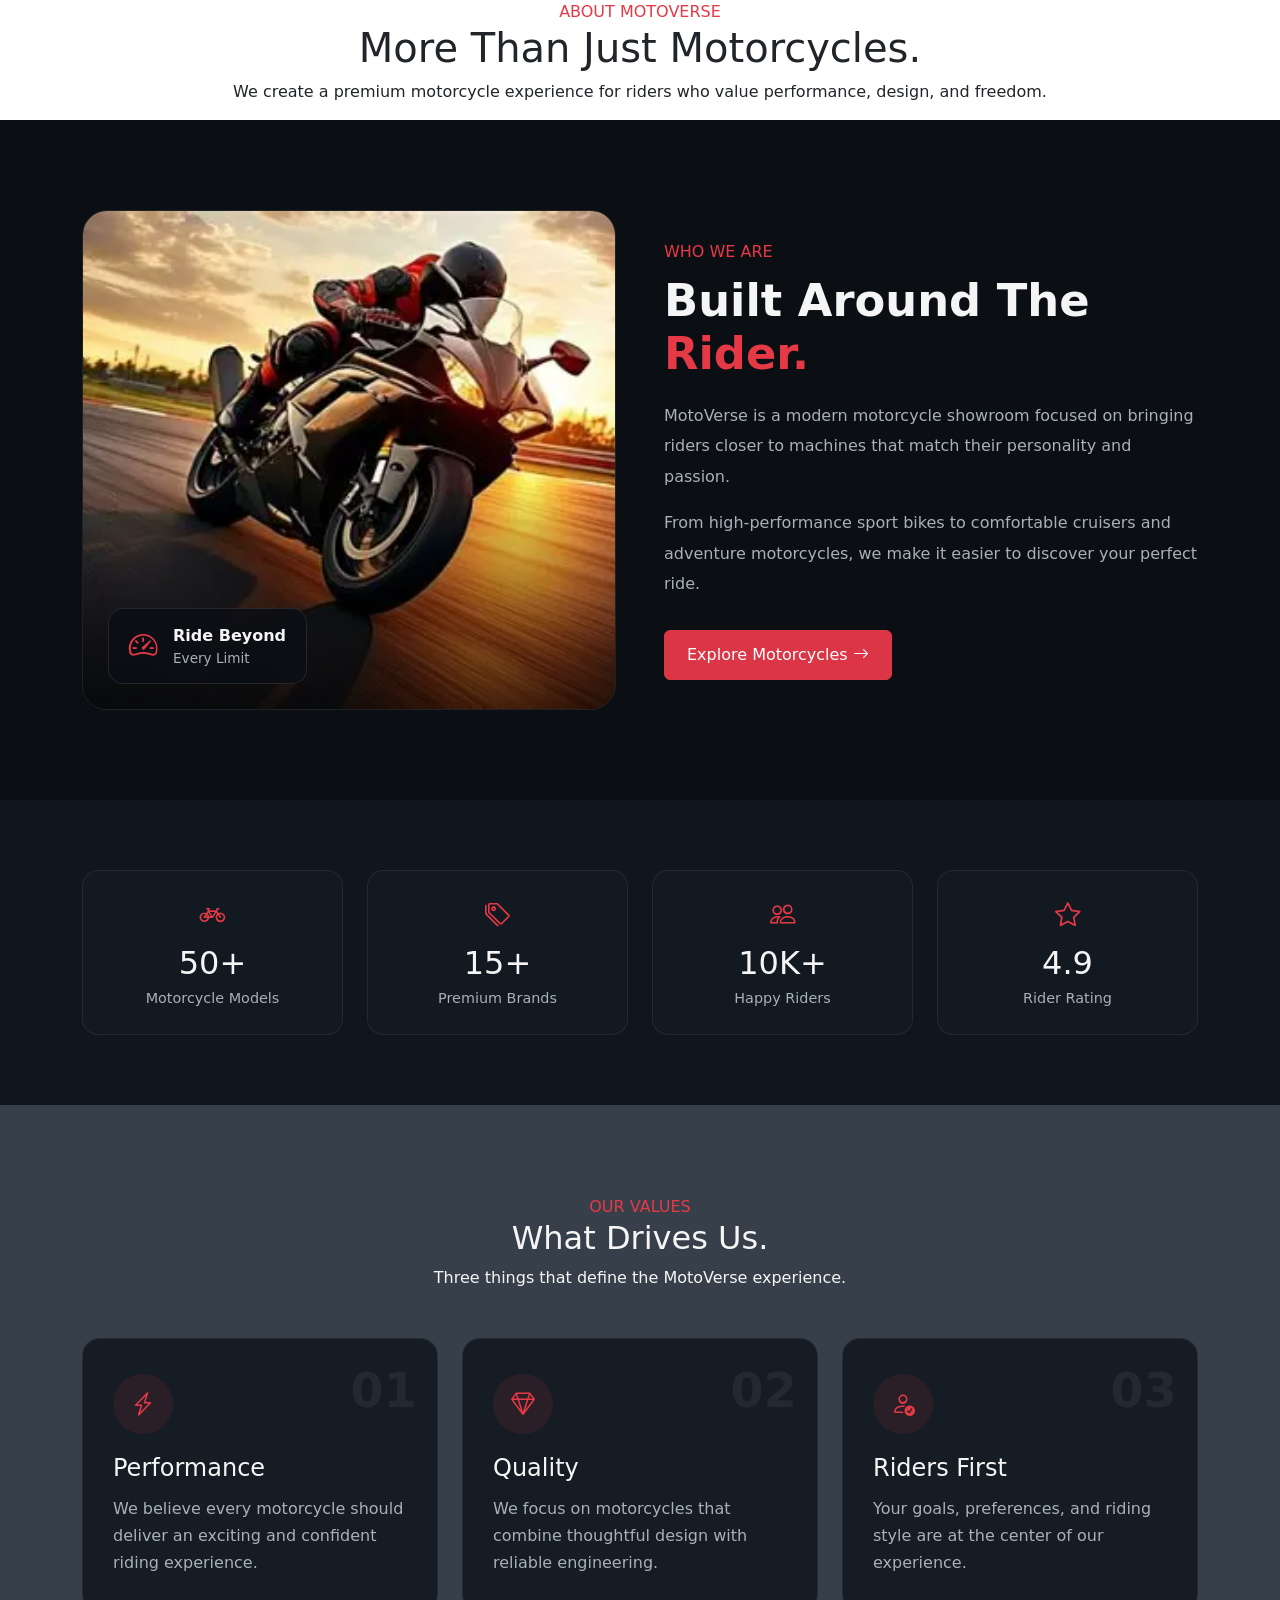
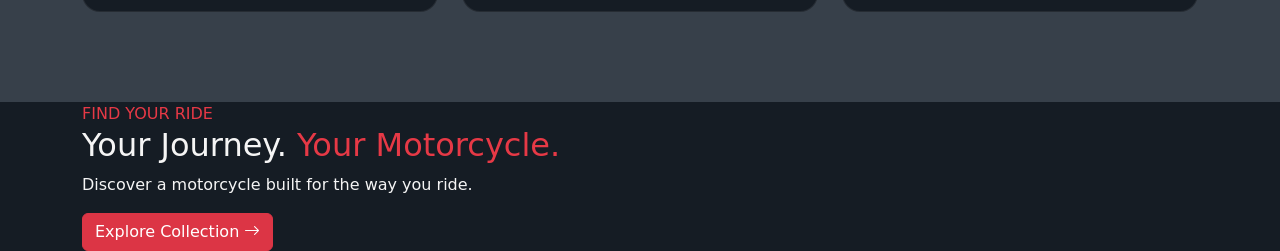
==== about.html @ b21d6078 "finished project" ====
<!DOCTYPE html>
<html lang="en">

<head>
    <meta charset="UTF-8">
    <meta name="viewport" content="width=device-width, initial-scale=1.0">

    <title>About Us | MotoVerse</title>

    <!-- Bootstrap -->
    <link href="https://cdn.jsdelivr.net/npm/bootstrap@5.3.3/dist/css/bootstrap.min.css" rel="stylesheet">

    <!-- Bootstrap Icons -->
    <link rel="stylesheet" href="https://cdn.jsdelivr.net/npm/bootstrap-icons@1.11.3/font/bootstrap-icons.min.css">

 <!-- Bootstrap JS -->

    <script src="https://cdn.jsdelivr.net/npm/bootstrap@5.3.3/dist/js/bootstrap.bundle.min.js">
    </script>

    <script src="js/script.js"></script>

    <!-- Custom CSS -->
    <link rel="stylesheet" href="style.css">
</head>

<body>
 


    <!-- =========================
     PAGE HERO
========================= -->

    <section class="page-hero">

        <div class="container text-center">

            <span class="section-tag">
                ABOUT MOTOVERSE
            </span>

            <h1>
                More Than Just
                <span>Motorcycles.</span>
            </h1>

            <p>
                We create a premium motorcycle experience for riders
                who value performance, design, and freedom.
            </p>

        </div>

    </section>


    <!-- =========================
     ABOUT INTRO
========================= -->

    <section class="about-intro">

        <div class="container">

            <div class="row align-items-center g-5">

                <!-- Image -->

                <div class="col-lg-6">

                    <div class="about-image">

                        <img src="moto.webp" alt="MotoVerse motorcycle">

                        <div class="about-image-card">

                            <i class="bi bi-speedometer2"></i>

                            <div>
                                <strong>Ride Beyond</strong>
                                <span>Every Limit</span>
                            </div>

                        </div>

                    </div>

                </div>


                <!-- Text -->

                <div class="col-lg-6">

                    <span class="section-tag">
                        WHO WE ARE
                    </span>

                    <h2 class="about-title">
                        Built Around The
                        <span>Rider.</span>
                    </h2>

                    <p class="about-text">
                        MotoVerse is a modern motorcycle showroom focused
                        on bringing riders closer to machines that match
                        their personality and passion.
                    </p>

                    <p class="about-text">
                        From high-performance sport bikes to comfortable
                        cruisers and adventure motorcycles, we make it
                        easier to discover your perfect ride.
                    </p>

                    <a href="motorcycles.html" class="btn btn-danger about-btn">
                        Explore Motorcycles
                        <i class="bi bi-arrow-right"></i>
                    </a>

                </div>

            </div>

        </div>

    </section>


    <!-- =========================
     STATS
========================= -->

    <section class="about-stats">

        <div class="container">

            <div class="row g-4">

                <div class="col-6 col-lg-3">

                    <div class="stat-card">

                        <i class="bi bi-bicycle"></i>

                        <h3>50+</h3>

                        <p>Motorcycle Models</p>

                    </div>

                </div>


                <div class="col-6 col-lg-3">

                    <div class="stat-card">

                        <i class="bi bi-tags"></i>

                        <h3>15+</h3>

                        <p>Premium Brands</p>

                    </div>

                </div>


                <div class="col-6 col-lg-3">

                    <div class="stat-card">

                        <i class="bi bi-people"></i>

                        <h3>10K+</h3>

                        <p>Happy Riders</p>

                    </div>

                </div>


                <div class="col-6 col-lg-3">

                    <div class="stat-card">

                        <i class="bi bi-star"></i>

                        <h3>4.9</h3>

                        <p>Rider Rating</p>

                    </div>

                </div>

            </div>

        </div>

    </section>


    <!-- 
     OUR VALUES
 -->

    <section class="values-section">

        <div class="container">

            <div class="section-heading text-center mb-5">

                <span class="section-tag">
                    OUR VALUES
                </span>

                <h2>
                    What Drives <span>Us.</span>
                </h2>

                <p>
                    Three things that define the MotoVerse experience.
                </p>

            </div>


            <div class="row g-4">

                <!-- Value 1 -->

                <div class="col-md-4">

                    <div class="value-card">

                        <div class="value-number">
                            01
                        </div>

                        <i class="bi bi-lightning-charge"></i>

                        <h4>Performance</h4>

                        <p>
                            We believe every motorcycle should deliver
                            an exciting and confident riding experience.
                        </p>

                    </div>

                </div>


                <!-- Value 2 -->

                <div class="col-md-4">

                    <div class="value-card">

                        <div class="value-number">
                            02
                        </div>

                        <i class="bi bi-gem"></i>

                        <h4>Quality</h4>

                        <p>
                            We focus on motorcycles that combine
                            thoughtful design with reliable engineering.
                        </p>

                    </div>

                </div>


                <!-- Value 3 -->

                <div class="col-md-4">

                    <div class="value-card">

                        <div class="value-number">
                            03
                        </div>

                        <i class="bi bi-person-check"></i>

                        <h4>Riders First</h4>

                        <p>
                            Your goals, preferences, and riding style
                            are at the center of our experience.
                        </p>

                    </div>

                </div>

            </div>

        </div>

    </section>


    <!-- =========================
     CTA
========================= -->

    <section class="test-ride-section">

        <div class="container">

            <div class="test-ride-content">

                <div>

                    <span class="section-tag">
                        FIND YOUR RIDE
                    </span>

                    <h2>
                        Your Journey.
                        <span>Your Motorcycle.</span>
                    </h2>

                    <p>
                        Discover a motorcycle built for the way you ride.
                    </p>

                </div>

                <a href="motorcycles.html" class="btn btn-danger test-ride-btn">
                    Explore Collection
                    <i class="bi bi-arrow-right"></i>
                </a>

            </div>

        </div>

    </section>

   
</body>

</html>
---- style.css ----
/* =========================
   ABOUT PAGE Mustaha
========================= */

.about-intro {
  padding: 90px 0;
  background: #0b0f14;
}
.test-ride-section{
  background-color: #151c24;
  color: #f5f5f5;
}

/* About Image */

.about-image {
  height: 500px;
  position: relative;
  overflow: hidden;
  border-radius: 25px;
  border: 1px solid rgba(255, 255, 255, 0.08);
}

.about-image::after {
  content: "";
  position: absolute;
  inset: 0;

  background: linear-gradient(180deg, transparent 55%, rgba(0, 0, 0, 0.65));
}

.about-image img {
  width: 100%;
  height: 100%;
  object-fit: cover;
  transition: 0.6s ease;
}

.about-image:hover img {
  transform: scale(1.06);
}

/* Floating Image Card */

.about-image-card {
  position: absolute;
  left: 25px;
  bottom: 25px;
  z-index: 2;

  display: flex;
  align-items: center;
  gap: 15px;

  padding: 15px 20px;

  background: rgba(11, 15, 20, 0.85);
  backdrop-filter: blur(12px);

  border: 1px solid rgba(255, 255, 255, 0.1);
  border-radius: 15px;
}

.about-image-card > i {
  color: #e63946;
  font-size: 1.8rem;
}

.about-image-card strong,
.about-image-card span {
  display: block;
}

.about-image-card strong {
  color: #f5f5f5;
}

.about-image-card span {
  color: #a8b0b8;
  font-size: 0.85rem;
}

/* About Text */

.about-title {
  color: #f5f5f5;
  font-size: 2.8rem;
  font-weight: 800;
  margin: 10px 0 20px;
}

.about-title span {
  color: #e63946;
}

.about-text {
  color: #a8b0b8;
  line-height: 1.9;
}
.section-tag{
  color: #e63946;
}
.about-btn {
  margin-top: 15px;
  padding: 12px 22px;
  transition: 0.3s ease;
}

.about-btn:hover {
  transform: translateY(-3px);
}

/* =========================
   ABOUT STATS
========================= */

.about-stats {
  padding: 70px 0;
  background: #10161d;
}

.stat-card {
  text-align: center;
  padding: 25px 15px;

  background: rgba(21, 28, 36, 0.7);
  border: 1px solid rgba(255, 255, 255, 0.07);
  border-radius: 16px;

  transition: 0.3s ease;
}

.stat-card:hover {
  transform: translateY(-7px);
  border-color: rgba(230, 57, 70, 0.4);
}

.stat-card i {
  color: #e63946;
  font-size: 1.6rem;
}

.stat-card h3 {
  color: #f5f5f5;
  font-size: 2rem;
  margin: 10px 0 5px;
}

.stat-card p {
  color: #a8b0b8;
  margin: 0;
  font-size: 0.9rem;
}

/* =========================
   VALUES
========================= */

.values-section {
  padding: 90px 0;
  background: #37404a;
  color:#f5f5f5;
}

.value-card {
  position: relative;
  height: 100%;
  padding: 35px 30px;

  background: #151c24;
  border: 1px solid rgba(255, 255, 255, 0.07);
  border-radius: 18px;

  transition: 0.4s ease;
  overflow: hidden;
}

.value-card:hover {
  transform: translateY(-8px);
  border-color: rgba(230, 57, 70, 0.4);
  box-shadow: 0 15px 35px rgba(0, 0, 0, 0.3);
}

.value-number {
  position: absolute;
  top: 15px;
  right: 20px;

  color: rgba(255, 255, 255, 0.06);
  font-size: 3rem;
  font-weight: 800;
}

.value-card > i {
  display: inline-flex;
  align-items: center;
  justify-content: center;

  width: 60px;
  height: 60px;

  margin-bottom: 20px;

  border-radius: 50%;

  background: rgba(230, 57, 70, 0.1);
  color: #e63946;

  font-size: 1.5rem;

  transition: 0.4s ease;
}

.value-card:hover > i {
  background: #e63946;
  color: #fff;
  transform: scale(1.1);
}

.value-card h4 {
  color: #f5f5f5;
  margin-bottom: 12px;
}

.value-card p {
  color: #a8b0b8;
  line-height: 1.7;
  margin: 0;
}
.test-ride-content h2 span {
  color: #e63946;
}
/* =========================
   RESPONSIVE
========================= */

@media (max-width: 992px) {
  .about-image {
    height: 430px;
  }

  .about-title {
    font-size: 2.4rem;
  }
}

@media (max-width: 576px) {
  .about-intro {
    padding: 65px 0;
  }

  .about-image {
    height: 320px;
  }

  .about-image-card {
    left: 15px;
    bottom: 15px;
  }

  .about-title {
    font-size: 2.2rem;
  }

  .values-section {
    padding: 65px 0;
  }
}
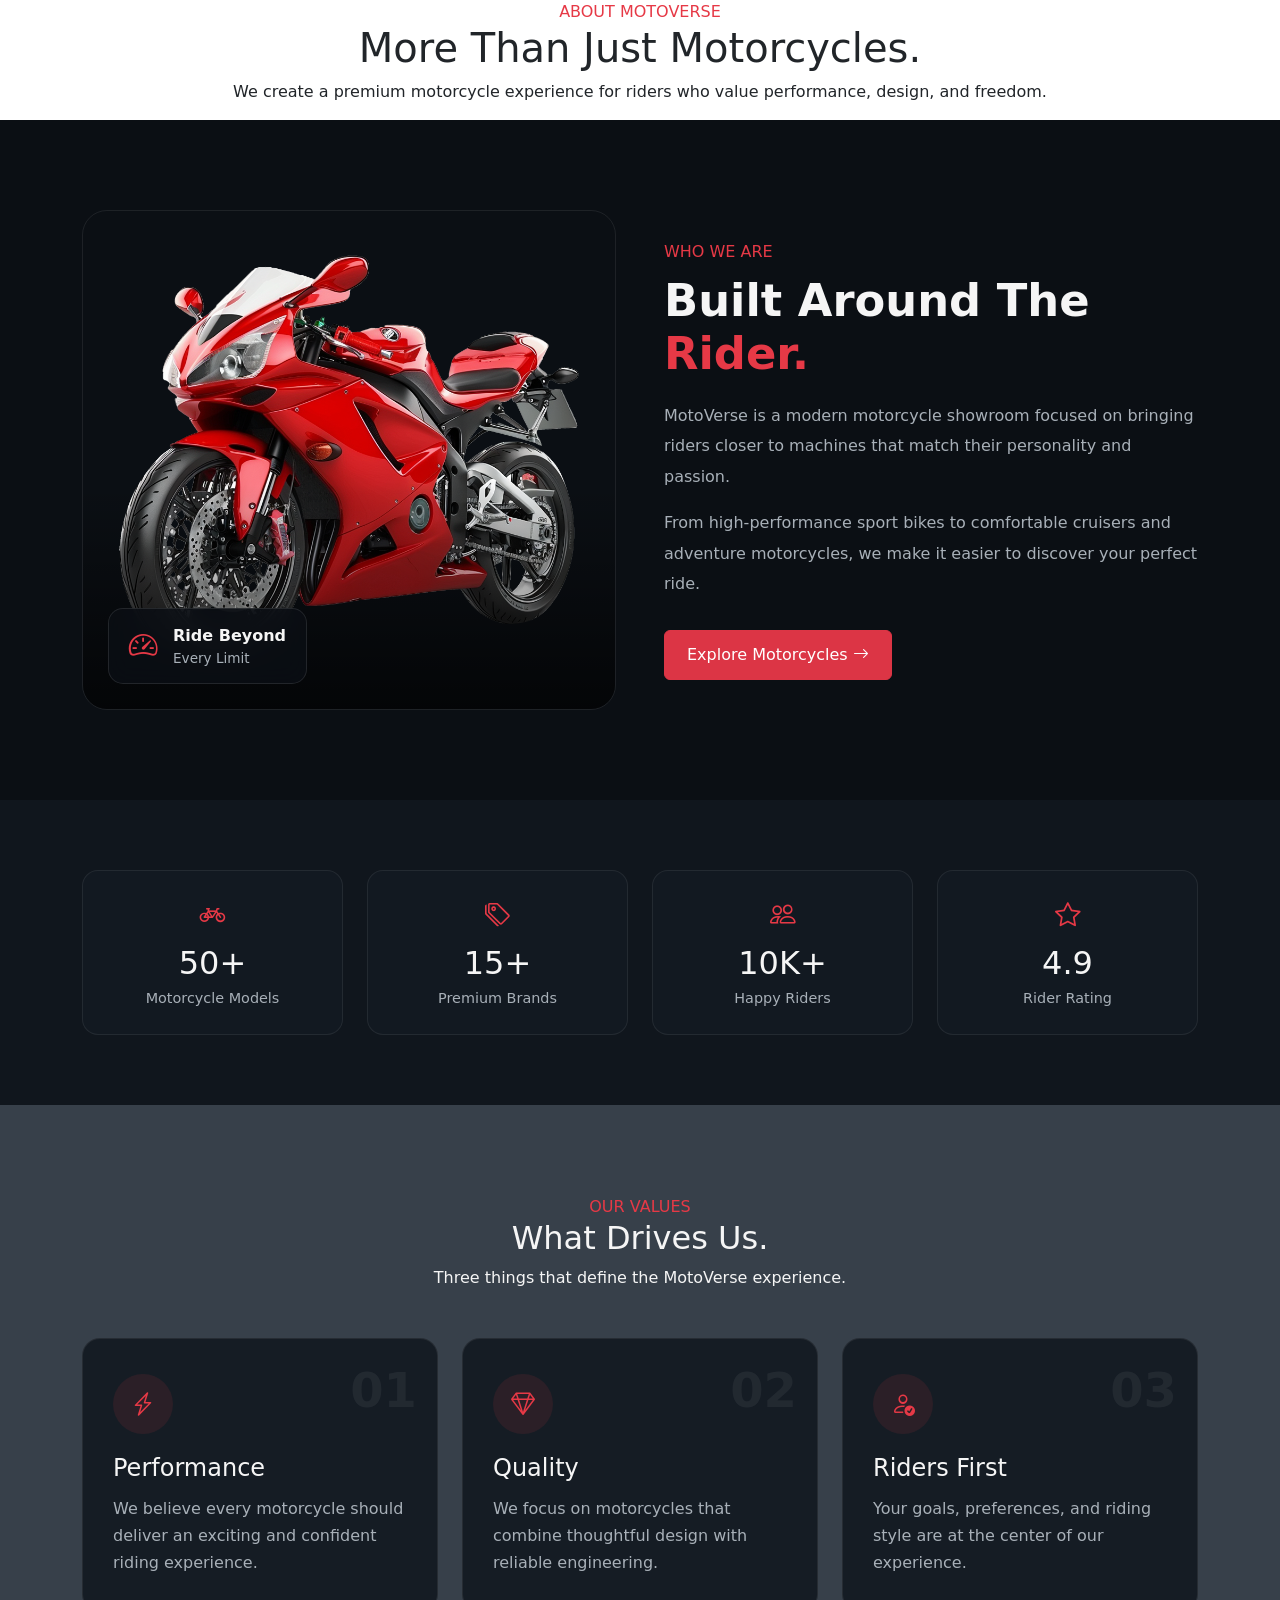
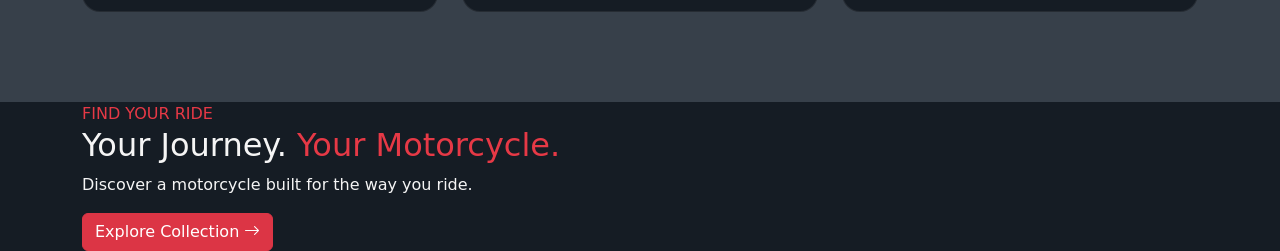
==== commit f859ca63: "updat paragrag" ====
--- a/about.html
+++ b/about.html
@@ -1,13 +1,12 @@
 <!DOCTYPE html>
 <html lang="en">
-
 <head>
     <meta charset="UTF-8">
     <meta name="viewport" content="width=device-width, initial-scale=1.0">
-
-    <title>About Us | MotoVerse</title>
-
-    <!-- Bootstrap -->
+    <title>Document</title>
+</head>
+<body>
+   <!-- Bootstrap -->
     <link href="https://cdn.jsdelivr.net/npm/bootstrap@5.3.3/dist/css/bootstrap.min.css" rel="stylesheet">
 
     <!-- Bootstrap Icons -->
@@ -55,9 +54,9 @@
     </section>
 
 
-    <!-- =========================
+    <!-- 
      ABOUT INTRO
-========================= -->
+ -->
 
     <section class="about-intro">
 
@@ -71,7 +70,7 @@
 
                     <div class="about-image">
 
-                        <img src="moto.webp" alt="MotoVerse motorcycle">
+                        <img src="images/hero-bike.png" alt="MotoVerse motorcycle">
 
                         <div class="about-image-card">
 
@@ -128,9 +127,9 @@
     </section>
 
 
-    <!-- =========================
+    <!-- 
      STATS
-========================= -->
+= -->
 
     <section class="about-stats">
 
@@ -265,6 +264,7 @@
                             02
                         </div>
 
+                  
                         <i class="bi bi-gem"></i>
 
                         <h4>Quality</h4>
@@ -309,9 +309,9 @@
     </section>
 
 
-    <!-- =========================
+    <!-- 
      CTA
-========================= -->
+ -->
 
     <section class="test-ride-section">
 
@@ -346,8 +346,7 @@
         </div>
 
     </section>
-
-   
+ 
+
 </body>
-
 </html>
--- a/style.css
+++ b/style.css
@@ -1,3 +1,4 @@
+
 /* =========================
    ABOUT PAGE Mustaha
 ========================= */
@@ -266,3 +267,4 @@
     padding: 65px 0;
   }
 }
+
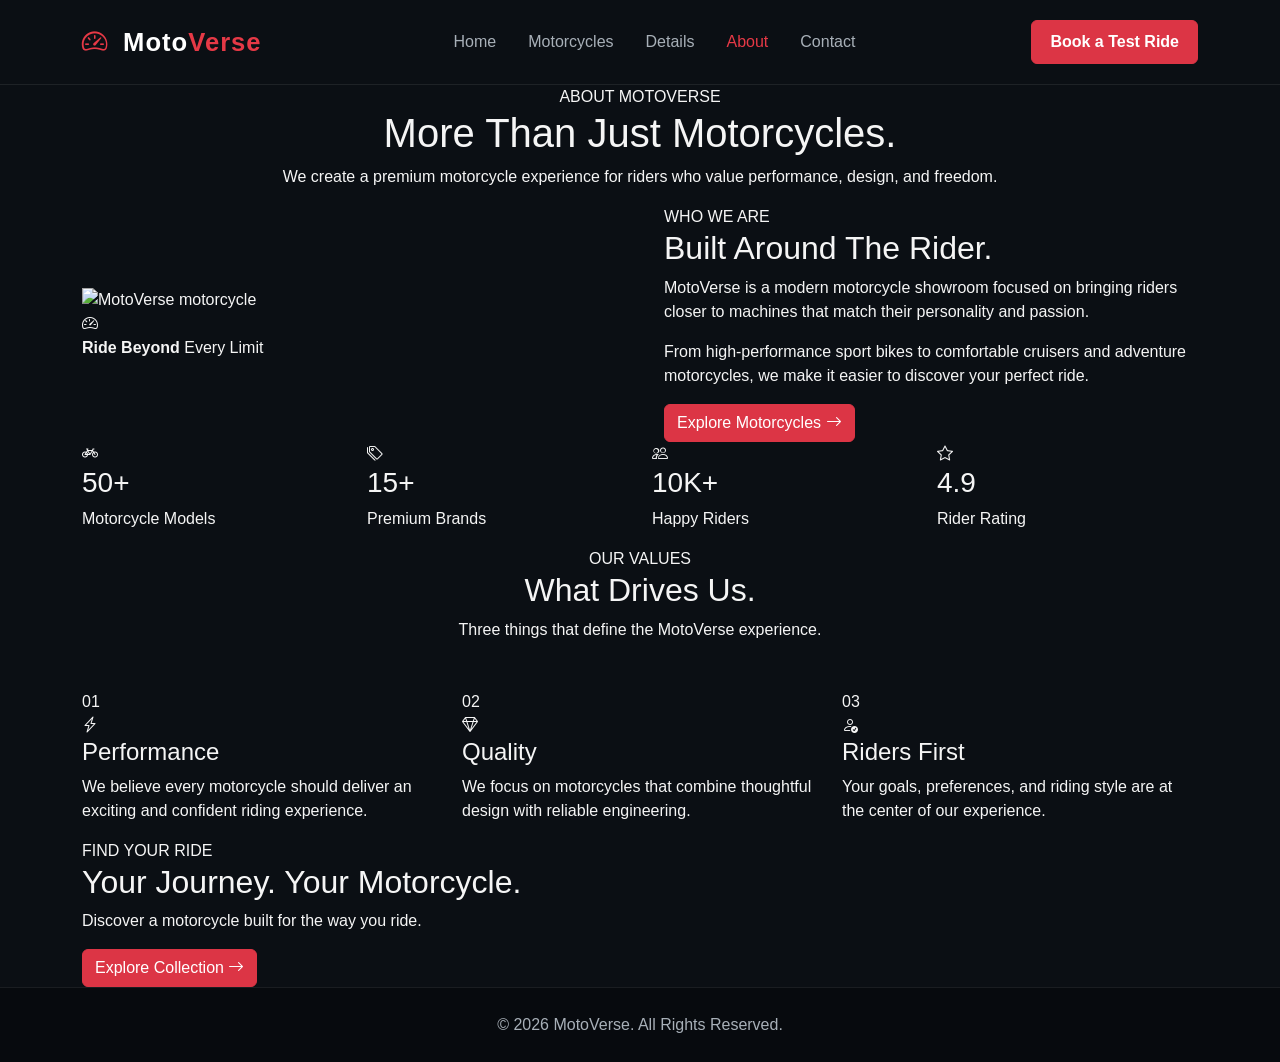
==== commit 79003fdb: "html of the page" ====
--- a/about.html
+++ b/about.html
@@ -1,30 +1,83 @@
 <!DOCTYPE html>
 <html lang="en">
+
 <head>
     <meta charset="UTF-8">
     <meta name="viewport" content="width=device-width, initial-scale=1.0">
-    <title>Document</title>
-</head>
-<body>
-   <!-- Bootstrap -->
+
+    <title>About Us | MotoVerse</title>
+
+    <!-- Bootstrap -->
     <link href="https://cdn.jsdelivr.net/npm/bootstrap@5.3.3/dist/css/bootstrap.min.css" rel="stylesheet">
 
     <!-- Bootstrap Icons -->
     <link rel="stylesheet" href="https://cdn.jsdelivr.net/npm/bootstrap-icons@1.11.3/font/bootstrap-icons.min.css">
 
- <!-- Bootstrap JS -->
-
-    <script src="https://cdn.jsdelivr.net/npm/bootstrap@5.3.3/dist/js/bootstrap.bundle.min.js">
-    </script>
-
-    <script src="js/script.js"></script>
-
     <!-- Custom CSS -->
-    <link rel="stylesheet" href="style.css">
+    <link rel="stylesheet" href="css/style.css">
 </head>
 
 <body>
- 
+
+    <!-- =========================
+     NAVBAR
+========================= -->
+
+    <nav class="navbar navbar-expand-lg navbar-dark">
+        <div class="container">
+
+            <a class="navbar-brand" href="index.html">
+                <i class="bi bi-speedometer2"></i>
+                Moto<span>Verse</span>
+            </a>
+
+            <button class="navbar-toggler" type="button" data-bs-toggle="collapse" data-bs-target="#mainNavbar">
+                <span class="navbar-toggler-icon"></span>
+            </button>
+
+            <div class="collapse navbar-collapse" id="mainNavbar">
+
+                <ul class="navbar-nav mx-auto">
+
+                    <li class="nav-item">
+                        <a class="nav-link" href="index.html">
+                            Home
+                        </a>
+                    </li>
+
+                    <li class="nav-item">
+                        <a class="nav-link" href="motorcycles.html">
+                            Motorcycles
+                        </a>
+                    </li>
+
+                    <li class="nav-item">
+                        <a class="nav-link" href="details.html">
+                            Details
+                        </a>
+                    </li>
+
+                    <li class="nav-item">
+                        <a class="nav-link active" href="about.html">
+                            About
+                        </a>
+                    </li>
+
+                    <li class="nav-item">
+                        <a class="nav-link" href="contact.html">
+                            Contact
+                        </a>
+                    </li>
+
+                </ul>
+
+                <a href="contact.html" class="btn btn-danger nav-btn">
+                    Book a Test Ride
+                </a>
+
+            </div>
+        </div>
+    </nav>
 
 
     <!-- =========================
@@ -54,9 +107,9 @@
     </section>
 
 
-    <!-- 
+    <!-- =========================
      ABOUT INTRO
- -->
+========================= -->
 
     <section class="about-intro">
 
@@ -70,7 +123,7 @@
 
                     <div class="about-image">
 
-                        <img src="images/hero-bike.png" alt="MotoVerse motorcycle">
+                        <img src="images/about-bike.jpg" alt="MotoVerse motorcycle">
 
                         <div class="about-image-card">
 
@@ -127,9 +180,9 @@
     </section>
 
 
-    <!-- 
+    <!-- =========================
      STATS
-= -->
+========================= -->
 
     <section class="about-stats">
 
@@ -203,9 +256,9 @@
     </section>
 
 
-    <!-- 
+    <!-- =========================
      OUR VALUES
- -->
+========================= -->
 
     <section class="values-section">
 
@@ -264,7 +317,6 @@
                             02
                         </div>
 
-                  
                         <i class="bi bi-gem"></i>
 
                         <h4>Quality</h4>
@@ -309,9 +361,9 @@
     </section>
 
 
-    <!-- 
+    <!-- =========================
      CTA
- -->
+========================= -->
 
     <section class="test-ride-section">
 
@@ -346,7 +398,32 @@
         </div>
 
     </section>
- 
+
+
+    <!-- =========================
+     FOOTER
+========================= -->
+
+    <footer>
+
+        <div class="container text-center">
+
+            <p class="mb-0">
+                © 2026 MotoVerse. All Rights Reserved.
+            </p>
+
+        </div>
+
+    </footer>
+
+
+    <!-- Bootstrap JS -->
+
+    <script src="https://cdn.jsdelivr.net/npm/bootstrap@5.3.3/dist/js/bootstrap.bundle.min.js">
+    </script>
+
+    <script src="js/script.js"></script>
 
 </body>
+
 </html>
--- a/css/style.css
+++ b/css/style.css
@@ -0,0 +1,320 @@
+* {
+    margin: 0;
+    padding: 0;
+    box-sizing: border-box;
+}
+
+body {
+    background-color: #0b0f14;
+    color: #f5f5f5;
+    font-family: Arial, sans-serif;
+}
+
+
+/* =========================
+   NAVBAR
+========================= */
+
+.navbar {
+    background-color: #0b0f14;
+    border-bottom: 1px solid rgba(255, 255, 255, 0.08);
+    padding: 18px 0;
+}
+
+.navbar-brand {
+    font-size: 1.6rem;
+    font-weight: 700;
+    letter-spacing: 1px;
+}
+
+.navbar-brand i {
+    color: #e63946;
+    margin-right: 6px;
+}
+
+.navbar-brand span {
+    color: #e63946;
+}
+
+.nav-link {
+    color: #a8b0b8 !important;
+    margin: 0 8px;
+    transition: 0.3s ease;
+}
+
+.nav-link:hover,
+.nav-link.active {
+    color: #e63946 !important;
+}
+
+.nav-btn {
+    border-radius: 6px;
+    padding: 9px 18px;
+    font-weight: 600;
+}
+
+
+/* =========================
+   FOOTER
+========================= */
+
+footer {
+    background-color: #070a0e;
+    border-top: 1px solid rgba(255, 255, 255, 0.08);
+    padding: 25px 0;
+    color: #a8b0b8;
+}
+
+/*================================================= maryam =====> details ================================================= */
+
+/* =========================
+   DETAILS PAGE
+========================= */
+
+.details-section {
+  padding: 100px 0 80px;
+  background: radial-gradient(
+    circle at 20% 50%,
+    rgba(230, 57, 70, 0.08),
+    transparent 40%
+  );
+}
+
+/* Motorcycle Image */
+
+.details-image {
+  position: relative;
+  height: 520px;
+  overflow: hidden;
+  border-radius: 25px;
+  background: #151c24;
+  border: 1px solid rgba(255, 255, 255, 0.08);
+}
+
+.details-image::after {
+  content: "";
+  position: absolute;
+  inset: 0;
+  background: linear-gradient(180deg, transparent 60%, rgba(0, 0, 0, 0.45));
+}
+
+.details-image img {
+  width: 100%;
+  height: 100%;
+  object-fit: cover;
+  transition: 0.6s ease;
+}
+
+.details-image:hover img {
+  transform: scale(1.05);
+}
+
+.details-badge {
+  position: absolute;
+  top: 20px;
+  left: 20px;
+  z-index: 2;
+
+  padding: 7px 15px;
+  border-radius: 30px;
+
+  background: #e63946;
+  color: #fff;
+
+  font-size: 0.75rem;
+  font-weight: 700;
+  letter-spacing: 1px;
+}
+
+/* Details Content */
+
+.details-title {
+  color: #f5f5f5;
+  font-size: clamp(2.8rem, 5vw, 4.5rem);
+  font-weight: 800;
+  margin: 10px 0 20px;
+}
+
+.details-title span {
+  color: #e63946;
+}
+
+.details-description {
+  color: #a8b0b8;
+  line-height: 1.9;
+  max-width: 560px;
+}
+
+.details-price {
+  color: #f5f5f5;
+  font-size: 2rem;
+  font-weight: 700;
+  margin: 25px 0;
+}
+
+/* Specifications */
+
+.specs-grid {
+  display: grid;
+  grid-template-columns: repeat(2, 1fr);
+  gap: 15px;
+  margin-bottom: 30px;
+}
+
+.spec-item {
+  display: flex;
+  align-items: center;
+  gap: 15px;
+
+  padding: 18px;
+
+  background: rgba(21, 28, 36, 0.8);
+  border: 1px solid rgba(255, 255, 255, 0.07);
+  border-radius: 14px;
+
+  transition: 0.3s ease;
+}
+
+.spec-item:hover {
+  transform: translateY(-4px);
+  border-color: rgba(230, 57, 70, 0.4);
+}
+
+.spec-item > i {
+  color: #e63946;
+  font-size: 1.5rem;
+}
+
+.spec-item span {
+  display: block;
+  color: #a8b0b8;
+  font-size: 0.75rem;
+  margin-bottom: 4px;
+}
+
+.spec-item strong {
+  color: #f5f5f5;
+  font-size: 0.95rem;
+}
+
+/* Buttons */
+
+.details-buttons {
+  display: flex;
+  flex-wrap: wrap;
+  gap: 12px;
+}
+
+.details-buttons .btn {
+  padding: 12px 22px;
+  transition: 0.3s ease;
+}
+
+.details-buttons .btn:hover {
+  transform: translateY(-3px);
+}
+
+/* =========================
+   PERFORMANCE
+========================= */
+
+.performance-section {
+  padding: 90px 0;
+  background: #10161d;
+}
+
+.performance-card {
+  height: 100%;
+  padding: 35px 30px;
+
+  text-align: center;
+
+  background: rgba(21, 28, 36, 0.7);
+  border: 1px solid rgba(255, 255, 255, 0.07);
+  border-radius: 18px;
+
+  transition: 0.4s ease;
+}
+
+.performance-card:hover {
+  transform: translateY(-8px);
+  border-color: rgba(230, 57, 70, 0.4);
+  box-shadow: 0 15px 35px rgba(0, 0, 0, 0.3);
+}
+
+.performance-card > i {
+  display: inline-flex;
+  align-items: center;
+  justify-content: center;
+
+  width: 65px;
+  height: 65px;
+
+  margin-bottom: 20px;
+
+  border-radius: 50%;
+
+  background: rgba(230, 57, 70, 0.1);
+  color: #e63946;
+
+  font-size: 1.7rem;
+
+  transition: 0.4s ease;
+}
+
+.performance-card:hover > i {
+  background: #e63946;
+  color: #fff;
+  transform: scale(1.1) rotate(8deg);
+}
+
+.performance-card h4 {
+  color: #f5f5f5;
+  margin-bottom: 12px;
+}
+
+.performance-card p {
+  color: #a8b0b8;
+  line-height: 1.7;
+  margin-bottom: 0;
+}
+
+/* =========================
+   RESPONSIVE
+========================= */
+
+@media (max-width: 992px) {
+  .details-section {
+    padding: 70px 0;
+  }
+
+  .details-image {
+    height: 450px;
+  }
+}
+
+@media (max-width: 576px) {
+  .details-image {
+    height: 320px;
+  }
+
+  .details-title {
+    font-size: 2.7rem;
+  }
+
+  .specs-grid {
+    grid-template-columns: 1fr;
+  }
+
+  .details-buttons {
+    flex-direction: column;
+  }
+
+  .details-buttons .btn {
+    width: 100%;
+  }
+
+  .performance-section {
+    padding: 65px 0;
+  }
+}
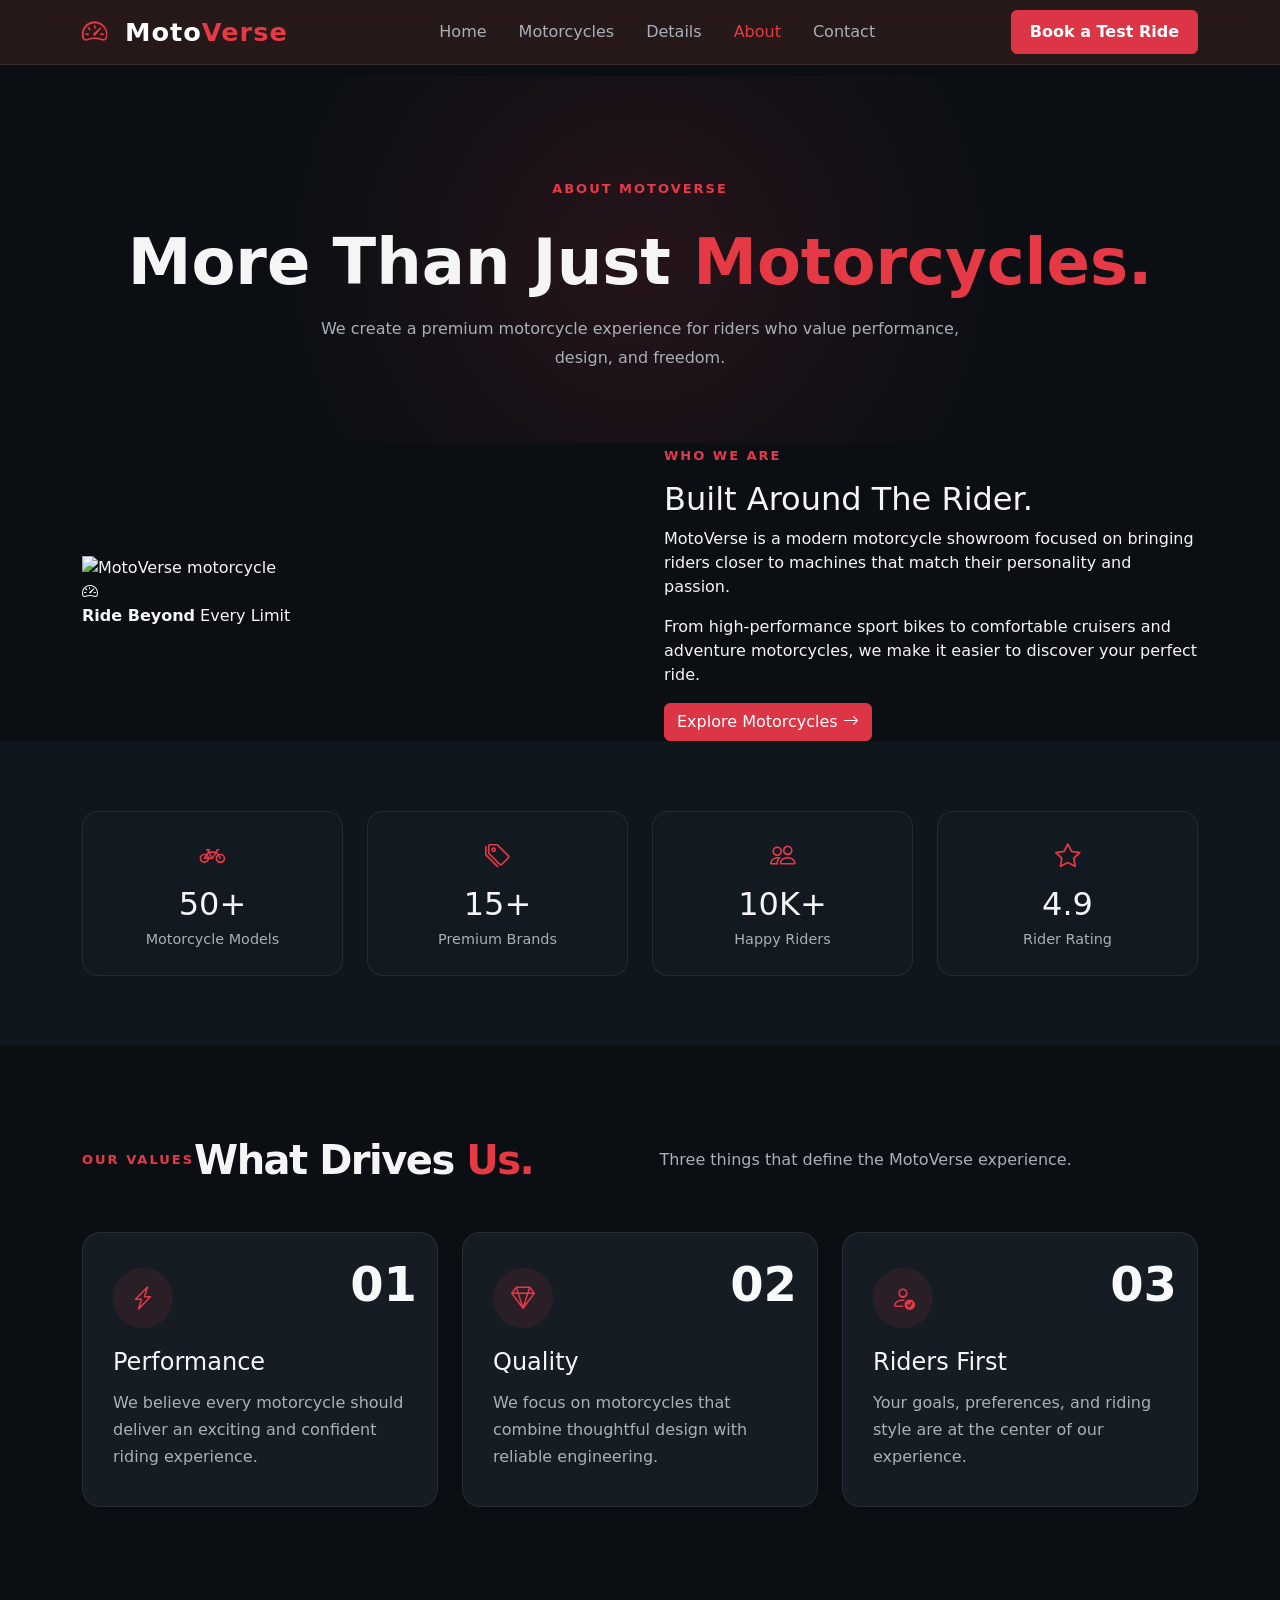
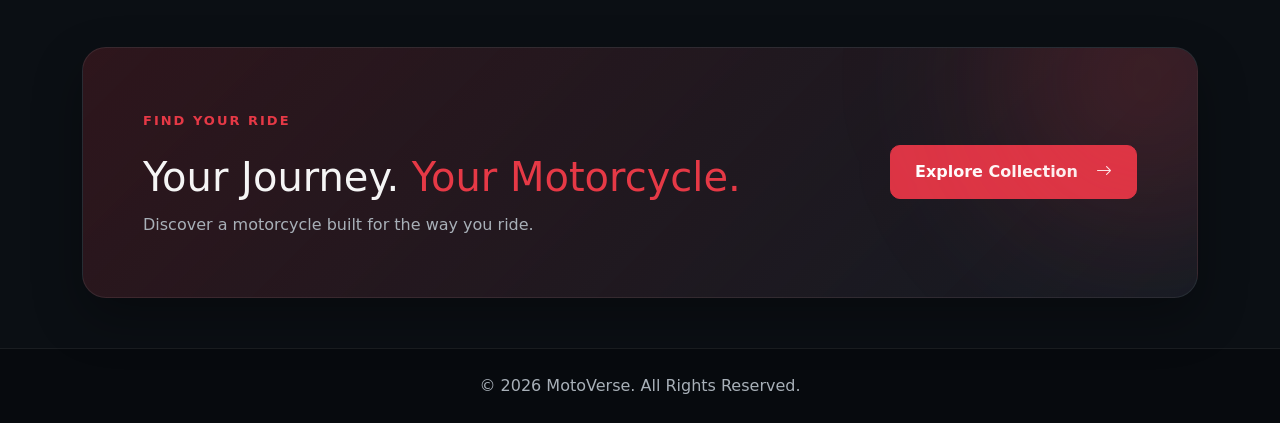
==== commit b30a8a6f: "last commit" ====
--- a/about.html
+++ b/about.html
@@ -289,7 +289,7 @@
 
                     <div class="value-card">
 
-                        <div class="value-number">
+                        <div class="value-number text-light">
                             01
                         </div>
 
@@ -313,7 +313,7 @@
 
                     <div class="value-card">
 
-                        <div class="value-number">
+                        <div class="value-number text-light">
                             02
                         </div>
 
@@ -337,7 +337,7 @@
 
                     <div class="value-card">
 
-                        <div class="value-number">
+                        <div class="value-number text-light">
                             03
                         </div>
 
--- a/css/style.css
+++ b/css/style.css
@@ -1,76 +1,765 @@
 * {
-    margin: 0;
-    padding: 0;
-    box-sizing: border-box;
-}
-
+  margin: 0;
+  padding: 0;
+  box-sizing: border-box;
+}
 body {
-    background-color: #0b0f14;
-    color: #f5f5f5;
-    font-family: Arial, sans-serif;
-}
-
+  background: #0b0f14;
+  color: #f5f5f5;
+  padding-top: 76px;
+}
 
 /* =========================
    NAVBAR
 ========================= */
 
 .navbar {
-    background-color: #0b0f14;
-    border-bottom: 1px solid rgba(255, 255, 255, 0.08);
-    padding: 18px 0;
+  position: fixed;
+  top: 0;
+  left: 0;
+  width: 100%;
+  z-index: 1000;
+
+  background: rgba(82, 41, 34, 0.4);
+  backdrop-filter: blur(15px);
+  -webkit-backdrop-filter: blur(15px);
+
+  border-bottom: 1px solid rgba(255, 255, 255, 0.08);
 }
 
 .navbar-brand {
-    font-size: 1.6rem;
-    font-weight: 700;
-    letter-spacing: 1px;
+  font-size: 1.6rem;
+  font-weight: 700;
+  letter-spacing: 1px;
 }
 
 .navbar-brand i {
-    color: #e63946;
-    margin-right: 6px;
+  color: #e63946;
+  margin-right: 6px;
 }
 
 .navbar-brand span {
-    color: #e63946;
+  color: #e63946;
 }
 
 .nav-link {
-    color: #a8b0b8 !important;
-    margin: 0 8px;
-    transition: 0.3s ease;
+  color: #a8b0b8 !important;
+  margin: 0 8px;
+  transition: 0.3s ease;
 }
 
 .nav-link:hover,
 .nav-link.active {
-    color: #e63946 !important;
+  color: #e63946 !important;
 }
 
 .nav-btn {
-    border-radius: 6px;
-    padding: 9px 18px;
-    font-weight: 600;
-}
-
+  border-radius: 6px;
+  padding: 9px 18px;
+  font-weight: 600;
+}
 
 /* =========================
    FOOTER
 ========================= */
 
 footer {
-    background-color: #070a0e;
-    border-top: 1px solid rgba(255, 255, 255, 0.08);
-    padding: 25px 0;
-    color: #a8b0b8;
-}
-
+  background-color: #070a0e;
+  border-top: 1px solid rgba(255, 255, 255, 0.08);
+  padding: 25px 0;
+  color: #a8b0b8;
+}
+/* =========================
+   HERO SECTION
+========================= */
+
+.hero-section {
+  position: relative;
+  min-height: 100vh;
+  overflow: hidden;
+  background:
+    radial-gradient(
+      circle at 80% 50%,
+      rgba(230, 57, 70, 0.14),
+      transparent 35%
+    ),
+    #0b0f14;
+}
+
+/* Hero Content */
+
+.hero-content {
+  position: relative;
+  z-index: 2;
+}
+
+.hero-badge {
+  display: inline-flex;
+  align-items: center;
+  gap: 8px;
+  padding: 8px 14px;
+  margin-bottom: 22px;
+
+  color: #e63946;
+  background: rgba(230, 57, 70, 0.08);
+  border: 1px solid rgba(230, 57, 70, 0.25);
+  border-radius: 50px;
+
+  font-size: 0.75rem;
+  font-weight: 700;
+  letter-spacing: 1.5px;
+}
+
+.hero-badge i {
+  font-size: 0.9rem;
+}
+
+.hero-content h1 {
+  max-width: 650px;
+
+  font-size: clamp(3.5rem, 7vw, 6.5rem);
+  line-height: 0.95;
+  font-weight: 800;
+  letter-spacing: -3px;
+
+  color: #f5f5f5;
+}
+
+.hero-content h1 span {
+  display: block;
+  color: #e63946;
+}
+
+.hero-text {
+  max-width: 540px;
+  margin: 28px 0;
+
+  color: #a8b0b8;
+  font-size: 1.05rem;
+  line-height: 1.8;
+}
+
+/* Hero Buttons */
+
+.hero-buttons {
+  display: flex;
+  flex-wrap: wrap;
+  gap: 14px;
+}
+
+.hero-btn,
+.hero-outline-btn {
+  padding: 13px 22px;
+  border-radius: 7px;
+
+  font-weight: 600;
+  transition: all 0.35s ease;
+}
+
+.hero-btn {
+  color: #ffffff;
+  background: #e63946;
+  border: 1px solid #e63946;
+}
+
+.hero-btn:hover {
+  color: #ffffff;
+  background: #c92f3b;
+  border-color: #c92f3b;
+
+  transform: translateY(-4px);
+  box-shadow: 0 12px 30px rgba(230, 57, 70, 0.25);
+}
+
+.hero-outline-btn {
+  color: #f5f5f5;
+  background: transparent;
+  border: 1px solid rgba(255, 255, 255, 0.18);
+}
+
+.hero-outline-btn:hover {
+  color: #ffffff;
+  background: rgba(255, 255, 255, 0.06);
+  border-color: rgba(255, 255, 255, 0.35);
+
+  transform: translateY(-4px);
+}
+
+/* Hero Stats */
+
+.hero-stats {
+  display: flex;
+  gap: 45px;
+  margin-top: 55px;
+}
+
+.stat-item {
+  position: relative;
+}
+
+.stat-item:not(:last-child)::after {
+  content: "";
+
+  position: absolute;
+  top: 5px;
+  right: -23px;
+
+  width: 1px;
+  height: 45px;
+
+  background: rgba(255, 255, 255, 0.12);
+}
+
+.stat-item h3 {
+  margin-bottom: 5px;
+
+  color: #f5f5f5;
+  font-size: 1.6rem;
+  font-weight: 700;
+}
+
+.stat-item p {
+  margin: 0;
+
+  color: #7f8994;
+  font-size: 0.8rem;
+}
+
+/* Hero Image */
+
+.hero-image-wrapper {
+  position: relative;
+
+  display: flex;
+  align-items: center;
+  justify-content: center;
+
+  min-height: 650px;
+}
+
+.hero-image-card {
+  position: relative;
+  z-index: 2;
+
+  width: 100%;
+  max-width: 650px;
+
+  animation: motorcycleFloat 3s ease-in-out infinite;
+}
+
+.hero-bike {
+  width: 100%;
+  height: auto;
+
+  object-fit: contain;
+
+  filter: drop-shadow(0 30px 35px rgba(0, 0, 0, 0.65));
+}
+
+/* Red Glow */
+
+.hero-glow {
+  position: absolute;
+  z-index: 1;
+
+  width: 430px;
+  height: 430px;
+
+  background: rgba(230, 57, 70, 0.16);
+  border-radius: 50%;
+
+  filter: blur(90px);
+}
+
+/* Floating Card */
+
+.floating-card {
+  position: absolute;
+  z-index: 3;
+
+  right: 0;
+  bottom: 18%;
+
+  display: flex;
+  align-items: center;
+  gap: 12px;
+
+  padding: 14px 18px;
+
+  background: rgba(21, 28, 36, 0.82);
+  border: 1px solid rgba(255, 255, 255, 0.1);
+  border-radius: 12px;
+
+  backdrop-filter: blur(12px);
+
+  box-shadow: 0 20px 50px rgba(0, 0, 0, 0.35);
+
+  animation: floatingCard 3s ease-in-out infinite;
+}
+
+.floating-icon {
+  display: flex;
+  align-items: center;
+  justify-content: center;
+
+  width: 42px;
+  height: 42px;
+
+  color: #e63946;
+  background: rgba(230, 57, 70, 0.1);
+
+  border-radius: 10px;
+}
+
+.floating-card small {
+  display: block;
+  margin-bottom: 2px;
+
+  color: #7f8994;
+  font-size: 0.7rem;
+}
+
+.floating-card strong {
+  color: #f5f5f5;
+  font-size: 0.9rem;
+}
+
+/* =========================
+   HERO ANIMATIONS
+========================= */
+
+@keyframes motorcycleFloat {
+  0%,
+  100% {
+    transform: translateY(0);
+  }
+
+  50% {
+    transform: translateY(-12px);
+  }
+}
+
+@keyframes floatingCard {
+  0%,
+  100% {
+    transform: translateY(0);
+  }
+
+  50% {
+    transform: translateY(-8px);
+  }
+}
+
+/* =========================
+   RESPONSIVE HERO
+========================= */
+
+@media (max-width: 991px) {
+  .hero-section {
+    padding: 80px 0;
+  }
+
+  .hero-content {
+    text-align: center;
+  }
+
+  .hero-content h1 {
+    margin: auto;
+  }
+
+  .hero-text {
+    margin: 25px auto;
+  }
+
+  .hero-buttons {
+    justify-content: center;
+  }
+
+  .hero-stats {
+    justify-content: center;
+  }
+
+  .hero-image-wrapper {
+    min-height: 500px;
+    margin-top: 30px;
+  }
+
+  .floating-card {
+    right: 5%;
+  }
+}
+
+@media (max-width: 576px) {
+  .hero-section {
+    padding: 60px 0;
+  }
+
+  .hero-content h1 {
+    font-size: 3.3rem;
+    letter-spacing: -2px;
+  }
+
+  .hero-text {
+    font-size: 0.95rem;
+  }
+
+  .hero-buttons {
+    flex-direction: column;
+  }
+
+  .hero-btn,
+  .hero-outline-btn {
+    width: 100%;
+  }
+
+  .hero-stats {
+    gap: 25px;
+  }
+
+  .stat-item:not(:last-child)::after {
+    right: -13px;
+  }
+
+  .hero-image-wrapper {
+    min-height: 350px;
+  }
+
+  .floating-card {
+    right: 0;
+    bottom: 8%;
+    padding: 10px 12px;
+  }
+
+  .floating-icon {
+    width: 36px;
+    height: 36px;
+  }
+}
+
+/* =========================
+   FEATURED MOTORCYCLES
+========================= */
+
+.featured-section {
+  position: relative;
+  padding: 120px 0;
+
+  background: linear-gradient(180deg, #0b0f14 0%, #0d1218 100%);
+}
+
+/* Section Heading */
+
+.section-heading {
+  display: flex;
+  align-items: end;
+  justify-content: space-between;
+
+  margin-bottom: 55px;
+}
+
+.section-subtitle {
+  display: block;
+
+  margin-bottom: 10px;
+
+  color: #e63946;
+  font-size: 0.75rem;
+  font-weight: 700;
+  letter-spacing: 2px;
+}
+
+.section-heading h2 {
+  margin: 0;
+
+  color: #f5f5f5;
+  font-size: clamp(2.2rem, 4vw, 3.5rem);
+  font-weight: 800;
+  letter-spacing: -1.5px;
+}
+
+.section-heading h2 span {
+  color: #e63946;
+}
+
+/* View All */
+
+.view-all-btn {
+  display: inline-flex;
+  align-items: center;
+  gap: 8px;
+
+  color: #a8b0b8;
+  text-decoration: none;
+
+  font-size: 0.9rem;
+  font-weight: 600;
+
+  transition: all 0.3s ease;
+}
+
+.view-all-btn i {
+  transition: transform 0.3s ease;
+}
+
+.view-all-btn:hover {
+  color: #e63946;
+}
+
+.view-all-btn:hover i {
+  transform: translate(4px, -4px);
+}
+
+/* Motorcycle Card */
+
+.bike-card {
+  position: relative;
+  overflow: hidden;
+
+  height: 100%;
+
+  background: #151c24;
+  border: 1px solid rgba(255, 255, 255, 0.07);
+  border-radius: 16px;
+
+  transition:
+    transform 0.45s ease,
+    border-color 0.45s ease,
+    box-shadow 0.45s ease;
+
+  animation: cardReveal 0.8s ease both;
+}
+
+/* Red top line */
+
+.bike-card::before {
+  content: "";
+
+  position: absolute;
+  z-index: 5;
+
+  top: 0;
+  left: 50%;
+
+  width: 0;
+  height: 2px;
+
+  background: #e63946;
+
+  transform: translateX(-50%);
+
+  transition: width 0.45s ease;
+}
+
+.bike-card:hover {
+  transform: translateY(-12px);
+
+  border-color: rgba(230, 57, 70, 0.35);
+
+  box-shadow:
+    0 25px 60px rgba(0, 0, 0, 0.4),
+    0 0 30px rgba(230, 57, 70, 0.06);
+}
+
+.bike-card:hover::before {
+  width: 70%;
+}
+
+/* Staggered Animation */
+
+.row .col-lg-4:nth-child(1) .bike-card {
+  animation-delay: 0.1s;
+}
+
+.row .col-lg-4:nth-child(2) .bike-card {
+  animation-delay: 0.25s;
+}
+
+.row .col-lg-4:nth-child(3) .bike-card {
+  animation-delay: 0.4s;
+}
+
+/* Bike Image */
+
+.bike-image {
+  position: relative;
+  overflow: hidden;
+
+  height: 270px;
+
+  background: #10161d;
+}
+
+.bike-image img {
+  width: 100%;
+  height: 100%;
+
+  object-fit: cover;
+
+  transition:
+    transform 0.8s cubic-bezier(0.2, 0.8, 0.2, 1),
+    filter 0.5s ease;
+}
+
+.bike-card:hover .bike-image img {
+  transform: scale(1.08);
+  filter: brightness(0.72);
+}
+
+/* Image Overlay */
+
+.bike-overlay {
+  position: absolute;
+  inset: 0;
+
+  background: linear-gradient(
+    180deg,
+    transparent 35%,
+    rgba(5, 8, 11, 0.85) 100%
+  );
+
+  opacity: 0;
+
+  transition: opacity 0.45s ease;
+}
+
+.bike-card:hover .bike-overlay {
+  opacity: 1;
+}
+
+/* Badge */
+
+.bike-badge {
+  position: absolute;
+  z-index: 3;
+
+  top: 18px;
+  left: 18px;
+
+  padding: 6px 11px;
+
+  color: #ffffff;
+  background: #e63946;
+
+  border-radius: 5px;
+
+  font-size: 0.65rem;
+  font-weight: 700;
+  letter-spacing: 1px;
+}
+
+/* View Details */
+
+.bike-view-btn {
+  position: absolute;
+  z-index: 4;
+
+  left: 50%;
+  bottom: 25px;
+
+  display: flex;
+  align-items: center;
+  gap: 8px;
+
+  padding: 10px 16px;
+
+  color: #ffffff;
+  background: #e63946;
+
+  border-radius: 6px;
+
+  text-decoration: none;
+
+  font-size: 0.8rem;
+  font-weight: 600;
+
+  opacity: 0;
+
+  transform: translate(-50%, 20px);
+
+  transition:
+    opacity 0.4s ease,
+    transform 0.4s ease,
+    background 0.3s ease;
+}
+
+.bike-card:hover .bike-view-btn {
+  opacity: 1;
+  transform: translate(-50%, 0);
+}
+
+.bike-view-btn:hover {
+  color: #ffffff;
+  background: #c92f3b;
+}
+
+/* Card Content */
+
+.bike-content {
+  padding: 26px;
+}
+
+.bike-category {
+  margin-bottom: 8px;
+
+  color: #e63946;
+
+  font-size: 0.68rem;
+  font-weight: 700;
+  letter-spacing: 1.5px;
+}
+
+.bike-content h3 {
+  margin-bottom: 10px;
+
+  color: #f5f5f5;
+
+  font-size: 1.5rem;
+  font-weight: 700;
+}
+
+.bike-content p {
+  min-height: 50px;
+  margin-bottom: 25px;
+
+  color: #7f8994;
+
+  font-size: 0.88rem;
+  line-height: 1.7;
+}
+
+/* Price */
+
+.bike-bottom {
+  display: flex;
+  align-items: center;
+  justify-content: space-between;
+
+  padding-top: 18px;
+
+  border-top: 1px solid rgba(255, 255, 255, 0.08);
+}
+
+/* ================================asma ========> contact ================================ */
+
+/* =========================
+   CONTACT PAGE
+========================= */
+.contact-section {
+  padding: 90px 0;
+  background: #0b0f14;
+}
+
+/* Contact Text */
+
+.contact-title {
+  color: #f5f5f5;
+  font-size: 2.8rem;
+}
 /*================================================= maryam =====> details ================================================= */
 
 /* =========================
    DETAILS PAGE
-========================= */
-
+  ========================= */
 .details-section {
   padding: 100px 0 80px;
   background: radial-gradient(
@@ -135,6 +824,26 @@
   margin: 10px 0 20px;
 }
 
+.contact-title span {
+  color: #e63946;
+}
+
+.contact-description {
+  color: #a8b0b8;
+  line-height: 1.8;
+  margin-bottom: 35px;
+  max-width: 480px;
+}
+
+/* Contact Information */
+
+.contact-info {
+  display: flex;
+  align-items: center;
+  gap: 15px;
+
+  margin-bottom: 22px;
+}
 .details-title span {
   color: #e63946;
 }
@@ -166,13 +875,149 @@
   align-items: center;
   gap: 15px;
 
-  padding: 18px;
-
-  background: rgba(21, 28, 36, 0.8);
-  border: 1px solid rgba(255, 255, 255, 0.07);
-  border-radius: 14px;
+  margin-bottom: 22px;
+}
+
+.contact-icon {
+  width: 50px;
+  height: 50px;
+  flex-shrink: 0;
+
+  display: flex;
+  align-items: center;
+  justify-content: center;
+
+  border-radius: 12px;
+
+  background: rgba(230, 57, 70, 0.1);
+  border: 1px solid rgba(230, 57, 70, 0.2);
+
+  color: #e63946;
+  font-size: 1.2rem;
 
   transition: 0.3s ease;
+}
+
+.contact-info:hover .contact-icon {
+  background: #e63946;
+  color: #fff;
+  transform: translateY(-3px);
+}
+
+.contact-info span,
+.contact-info strong {
+  display: block;
+}
+
+.contact-info span {
+  color: #a8b0b8;
+  font-size: 0.75rem;
+  margin-bottom: 4px;
+}
+
+.contact-info strong {
+  color: #f5f5f5;
+  font-size: 0.9rem;
+}
+
+/* =========================
+   CONTACT FORM
+========================= */
+.contact-form-card {
+  padding: 40px;
+
+  background: rgba(21, 28, 36, 0.75);
+
+  border: 1px solid rgba(255, 255, 255, 0.08);
+  border-radius: 22px;
+
+  box-shadow: 0 20px 50px rgba(0, 0, 0, 0.25);
+}
+
+.contact-form-card h3 {
+  color: #f5f5f5;
+  font-size: 1.6rem;
+  margin-bottom: 8px;
+}
+
+.contact-form-card > p {
+  color: #a8b0b8;
+  margin-bottom: 30px;
+}
+
+/* Labels */
+
+.form-label {
+  color: #dce1e5;
+  font-size: 0.85rem;
+  margin-bottom: 8px;
+}
+
+/* Inputs */
+
+.contact-form-card .form-control,
+.contact-form-card .form-select {
+  min-height: 50px;
+
+  background: #0b0f14;
+  color: #f5f5f5;
+
+  border: 1px solid rgba(255, 255, 255, 0.1);
+  border-radius: 10px;
+
+  padding: 12px 15px;
+
+  transition: 0.3s ease;
+}
+
+.contact-form-card textarea.form-control {
+  min-height: 130px;
+  resize: vertical;
+}
+
+.contact-form-card .form-control::placeholder {
+  color: #69737d;
+}
+
+.contact-form-card .form-control:focus,
+.contact-form-card .form-select:focus {
+  background: #0b0f14;
+  color: #f5f5f5;
+
+  border-color: #e63946;
+
+  box-shadow: 0 0 0 3px rgba(230, 57, 70, 0.12);
+}
+
+/* Select */
+
+.contact-form-card .form-select {
+  color: #a8b0b8;
+}
+
+/* Submit */
+
+.contact-submit {
+  width: 100%;
+  min-height: 50px;
+
+  font-weight: 600;
+
+  transition: 0.3s ease;
+}
+
+.contact-submit:hover {
+  transform: translateY(-3px);
+  box-shadow: 0 10px 25px rgba(230, 57, 70, 0.25);
+}
+
+.contact-submit i {
+  margin-left: 8px;
+  transition: 0.3s ease;
+}
+
+.contact-submit:hover i {
+  transform: translateX(4px);
 }
 
 .spec-item:hover {
@@ -216,8 +1061,7 @@
 
 /* =========================
    PERFORMANCE
-========================= */
-
+  ========================= */
 .performance-section {
   padding: 90px 0;
   background: #10161d;
@@ -272,17 +1116,788 @@
   color: #f5f5f5;
   margin-bottom: 12px;
 }
+.bike-bottom small {
+  display: block;
+
+  margin-bottom: 4px;
+
+  color: #6f7882;
+  font-size: 0.68rem;
+}
+
+.bike-bottom strong {
+  color: #f5f5f5;
+  font-size: 1.15rem;
+}
+
+/* Arrow */
+
+.bike-arrow {
+  display: flex;
+  align-items: center;
+  justify-content: center;
+
+  width: 40px;
+  height: 40px;
+
+  color: #f5f5f5;
+
+  border: 1px solid rgba(255, 255, 255, 0.12);
+  border-radius: 50%;
+
+  transition:
+    background 0.35s ease,
+    color 0.35s ease,
+    transform 0.35s ease;
+}
+
+.bike-card:hover .bike-arrow {
+  color: #ffffff;
+  background: #e63946;
+  border-color: #e63946;
+
+  transform: rotate(45deg);
+}
+
+/* =========================
+   CARD ANIMATION
+  ========================= */
+@keyframes cardReveal {
+  from {
+    opacity: 0;
+    transform: translateY(35px);
+  }
+
+  to {
+    opacity: 1;
+    transform: translateY(0);
+  }
+}
+
+/* =========================
+   RESPONSIVE
+  ========================= */
+@media (max-width: 991px) {
+  .featured-section {
+    padding: 90px 0;
+  }
+
+  .section-heading {
+    align-items: start;
+    gap: 25px;
+  }
+
+  .bike-image {
+    height: 250px;
+  }
+}
+
+@media (max-width: 767px) {
+  .section-heading {
+    flex-direction: column;
+    margin-bottom: 40px;
+  }
+
+  .section-heading h2 {
+    font-size: 2.5rem;
+  }
+
+  .bike-card {
+    max-width: 500px;
+    margin: auto;
+  }
+}
+
+@media (max-width: 576px) {
+  .featured-section {
+    padding: 70px 0;
+  }
+
+  .section-heading h2 {
+    font-size: 2.2rem;
+  }
+
+  .bike-image {
+    height: 230px;
+  }
+
+  .bike-content {
+    padding: 22px;
+  }
+}
+/* =========================
+   CATEGORIES SECTION
+  ========================= */
+.categories-section {
+  position: relative;
+
+  padding: 120px 0;
+
+  background: #0b0f14;
+}
+
+/* Heading */
+
+.categories-heading {
+  align-items: end;
+}
+
+.categories-heading > p {
+  max-width: 390px;
+
+  margin: 0;
+
+  color: #7f8994;
+
+  font-size: 0.95rem;
+  line-height: 1.8;
+}
+
+/* Category Card */
+
+.category-card {
+  position: relative;
+
+  display: block;
+
+  height: 430px;
+
+  overflow: hidden;
+
+  color: #ffffff;
+
+  border-radius: 14px;
+
+  text-decoration: none;
+
+  background: #151c24;
+
+  isolation: isolate;
+}
+
+/* Image */
+
+.category-card img {
+  position: absolute;
+  inset: 0;
+
+  width: 100%;
+  height: 100%;
+
+  object-fit: cover;
+
+  transition:
+    transform 0.9s cubic-bezier(0.2, 0.8, 0.2, 1),
+    filter 0.7s ease;
+}
+
+/* Overlay */
+
+.category-overlay {
+  position: absolute;
+  inset: 0;
+
+  z-index: 1;
+
+  background: linear-gradient(
+    180deg,
+    rgba(7, 10, 14, 0.05) 15%,
+    rgba(7, 10, 14, 0.35) 40%,
+    rgba(7, 10, 14, 0.95) 100%
+  );
+
+  transition: background 0.5s ease;
+}
+
+/* Red Glow */
+
+.category-card::after {
+  content: "";
+
+  position: absolute;
+
+  z-index: 2;
+
+  left: -20%;
+  bottom: -30%;
+
+  width: 250px;
+  height: 250px;
+
+  background: rgba(230, 57, 70, 0.25);
+
+  border-radius: 50%;
+
+  filter: blur(70px);
+
+  opacity: 0;
+
+  transition: opacity 0.5s ease;
+}
+
+/* Number */
+
+.category-number {
+  position: absolute;
+
+  z-index: 3;
+
+  top: 25px;
+  right: 28px;
+
+  color: rgba(255, 255, 255, 0.65);
+
+  font-size: 0.75rem;
+  font-weight: 700;
+  letter-spacing: 2px;
+
+  transition:
+    color 0.4s ease,
+    transform 0.4s ease;
+}
+
+/* Content */
+
+.category-content {
+  position: absolute;
+
+  z-index: 3;
+
+  left: 30px;
+  right: 30px;
+  bottom: 28px;
+
+  transform: translateY(12px);
+
+  transition: transform 0.5s ease;
+}
+
+.category-content > span {
+  color: #e63946;
+
+  font-size: 0.68rem;
+  font-weight: 700;
+  letter-spacing: 2px;
+}
+
+.category-content h3 {
+  margin: 7px 0 6px;
+
+  font-size: 2.2rem;
+  font-weight: 800;
+}
+
+.category-content p {
+  max-width: 330px;
+
+  margin: 0 0 18px;
+
+  color: #c0c6cc;
+
+  font-size: 0.88rem;
+  line-height: 1.6;
+
+  opacity: 0.85;
+
+  transition:
+    color 0.4s ease,
+    opacity 0.4s ease;
+}
+
+/* Explore Link */
+
+.category-link {
+  display: inline-flex;
+  align-items: center;
+  gap: 9px;
+
+  color: #ffffff;
+
+  font-size: 0.78rem;
+  font-weight: 600;
+
+  opacity: 0;
+
+  transform: translateY(12px);
+
+  transition:
+    opacity 0.4s ease,
+    transform 0.4s ease,
+    color 0.3s ease;
+}
+
+.category-link i {
+  transition: transform 0.35s ease;
+}
+
+/* =========================
+   CATEGORY HOVER
+  ========================= */
+.category-card:hover {
+  color: #ffffff;
+}
+
+.category-card:hover img {
+  transform: scale(1.1);
+
+  filter: brightness(0.65) saturate(1.1);
+}
+
+.category-card:hover .category-overlay {
+  background: linear-gradient(
+    180deg,
+    rgba(7, 10, 14, 0.15) 10%,
+    rgba(7, 10, 14, 0.4) 40%,
+    rgba(7, 10, 14, 0.98) 100%
+  );
+}
+
+.category-card:hover::after {
+  opacity: 1;
+}
+
+/*===================================== sahar.sh ===>motorcycles===================================== */
+
+
+
+.page-hero {
+  padding: 100px 0 70px;
+  background: radial-gradient(
+    circle at center,
+    rgba(230, 57, 70, 0.12),
+    transparent 55%
+  );
+}
+
+.page-hero h1 {
+  color: #f5f5f5;
+  font-size: clamp(2.5rem, 5vw, 4rem);
+  font-weight: 800;
+  margin: 10px 0 15px;
+}
+
+.page-hero h1 span {
+  color: #e63946;
+}
+
+.page-hero p {
+  max-width: 650px;
+  margin: auto;
+  color: #a8b0b8;
+  line-height: 1.8;
+}
+
+/* =========================
+   FILTER BUTTONS
+  ========================= */
+.motorcycle-filter {
+  display: flex;
+  justify-content: center;
+  flex-wrap: wrap;
+  gap: 12px;
+  margin-bottom: 50px;
+}
+
+.filter-btn {
+  border: 1px solid rgba(255, 255, 255, 0.1);
+  background: #151c24;
+  color: #a8b0b8;
+  padding: 10px 22px;
+  border-radius: 30px;
+  transition: 0.3s ease;
+  cursor: pointer;
+}
+
+.filter-btn:hover,
+.filter-btn.active {
+  background: #e63946;
+  color: #fff;
+  border-color: #e63946;
+  transform: translateY(-2px);
+}
+
+
+.motorcycles-section {
+  background: #0b0f14;
+}
+
+.bike-card {
+  height: 100%;
+  overflow: hidden;
+  background: #151c24;
+  border: 1px solid rgba(255, 255, 255, 0.08);
+  border-radius: 18px;
+  transition: 0.4s ease;
+}
+
+.bike-card:hover {
+  transform: translateY(-8px);
+  border-color: rgba(230, 57, 70, 0.45);
+  box-shadow: 0 20px 40px rgba(0, 0, 0, 0.35);
+}
+
+.bike-image {
+  height: 270px;
+  position: relative;
+  overflow: hidden;
+}
+
+.bike-image img {
+  width: 100%;
+  height: 100%;
+  object-fit: cover;
+  transition: 0.6s ease;
+}
+
+.bike-card:hover .bike-image img {
+  transform: scale(1.08);
+}
+
+/* Dark overlay */
+
+.bike-overlay {
+  position: absolute;
+  inset: 0;
+  display: flex;
+  align-items: center;
+  justify-content: center;
+
+  background: rgba(0, 0, 0, 0.55);
+
+  opacity: 0;
+  transition: 0.4s ease;
+}
+
+.bike-card:hover .bike-overlay {
+  opacity: 1;
+}
+
+/* Badge */
+
+.bike-badge {
+  position: absolute;
+  top: 15px;
+  left: 15px;
+  z-index: 2;
+
+  padding: 6px 12px;
+  border-radius: 20px;
+
+  background: #e63946;
+  color: #fff;
+
+  font-size: 0.7rem;
+  font-weight: 700;
+  letter-spacing: 1px;
+}
+
+/* View button */
+
+.view-bike-btn {
+  padding: 11px 20px;
+  border-radius: 30px;
+
+  background: #e63946;
+  color: #fff;
+
+  text-decoration: none;
+  font-size: 0.9rem;
+
+  transform: translateY(15px);
+  transition: 0.4s ease;
+}
+
+.bike-card:hover .view-bike-btn {
+  transform: translateY(0);
+}
+
+.view-bike-btn i {
+  margin-left: 6px;
+}
+
+/* Card content */
+
+.bike-content {
+  padding: 25px;
+}
+
+.bike-category {
+  color: #e63946;
+  font-size: 0.7rem;
+  font-weight: 700;
+  letter-spacing: 2px;
+}
+
+.bike-content h3 {
+  color: #f5f5f5;
+  font-size: 1.4rem;
+  margin: 8px 0;
+}
+
+.bike-content p {
+  color: #a8b0b8;
+  font-size: 0.9rem;
+  line-height: 1.7;
+  margin-bottom: 20px;
+}
+
+.bike-bottom {
+  display: flex;
+  align-items: center;
+  justify-content: space-between;
+}
+
+.bike-bottom strong {
+  color: #f5f5f5;
+  font-size: 1.2rem;
+}
+
+.bike-bottom a {
+  width: 38px;
+  height: 38px;
+
+  display: flex;
+  align-items: center;
+  justify-content: center;
+
+  border-radius: 50%;
+  background: rgba(230, 57, 70, 0.1);
+  color: #e63946;
+
+  text-decoration: none;
+  transition: 0.3s ease;
+}
+
+.bike-bottom a:hover {
+  background: #e63946;
+  color: #fff;
+  transform: rotate(45deg);
+}
+.category-card:hover .category-number {
+  color: #e63946;
+
+  transform: translateX(-5px);
+}
+
+.category-card:hover .category-content {
+  transform: translateY(0);
+}
+
+.category-card:hover .category-link {
+  opacity: 1;
+
+  transform: translateY(0);
+}
+
+.category-card:hover .category-link i {
+  transform: translate(4px, -4px);
+}
+
+.category-card:hover .category-link:hover {
+  color: #e63946;
+}
+
+
+.categories-grid .col-lg-6 {
+  animation: categoryReveal 0.8s ease both;
+}
+
+.categories-grid .col-lg-6:nth-child(1) {
+  animation-delay: 0.1s;
+}
+
+.categories-grid .col-lg-6:nth-child(2) {
+  animation-delay: 0.2s;
+}
+
+.categories-grid .col-lg-6:nth-child(3) {
+  animation-delay: 0.3s;
+}
+
+.categories-grid .col-lg-6:nth-child(4) {
+  animation-delay: 0.4s;
+}
+
+@keyframes categoryReveal {
+  from {
+    opacity: 0;
+    transform: translateY(35px);
+  }
+
+  to {
+    opacity: 1;
+    transform: translateY(0);
+  }
+}
+
+
+
+@media (max-width: 991px) {
+  .categories-section {
+    padding: 90px 0;
+  }
+
+  .categories-heading > p {
+    max-width: 320px;
+  }
+
+  .category-card {
+    height: 390px;
+  }
+}
+
+@media (max-width: 767px) {
+  .categories-heading {
+    align-items: flex-start;
+  }
+
+  .categories-heading > p {
+    margin-top: 15px;
+  }
+
+  .category-card {
+    height: 360px;
+  }
+
+  .category-content h3 {
+    font-size: 2rem;
+  }
+}
+
+@media (max-width: 576px) {
+  .categories-section {
+    padding: 70px 0;
+  }
+
+  .category-card {
+    height: 330px;
+  }
+
+  .category-content {
+    left: 22px;
+    right: 22px;
+    bottom: 22px;
+  }
+
+  .category-number {
+    top: 20px;
+    right: 22px;
+  }
+
+  .category-content h3 {
+    font-size: 1.8rem;
+  }
+
+  .category-content p {
+    font-size: 0.82rem;
+  }
+}
+
+
+.why-us-section {
+  background: #0b0f14;
+}
+
+.section-tag {
+  display: inline-block;
+  color: #e63946;
+  font-size: 0.8rem;
+  font-weight: 700;
+  letter-spacing: 2px;
+  margin-bottom: 10px;
+}
+
+.section-heading h2 {
+  color: #f5f5f5;
+  font-size: 2.5rem;
+  font-weight: 700;
+}
+
+.section-heading h2 span {
+  color: #e63946;
+}
+
+.section-heading p {
+  color: #a8b0b8;
+  max-width: 600px;
+  margin: auto;
+}
+
+/* Feature Cards */
+
+.feature-card {
+  height: 100%;
+  padding: 35px 30px;
+  background: rgba(21, 28, 36, 0.75);
+  border: 1px solid rgba(255, 255, 255, 0.08);
+  border-radius: 18px;
+  text-align: center;
+  transition: 0.4s ease;
+  position: relative;
+  overflow: hidden;
+}
+
+.feature-card::before {
+  content: "";
+  position: absolute;
+  width: 100%;
+  height: 2px;
+  background: #e63946;
+  top: 0;
+  left: -100%;
+  transition: 0.4s ease;
+}
+
+.feature-card:hover::before {
+  left: 0;
+}
+
+.feature-card:hover {
+  transform: translateY(-10px);
+  border-color: rgba(230, 57, 70, 0.4);
+  box-shadow: 0 15px 35px rgba(230, 57, 70, 0.12);
+}
+
+.feature-icon {
+  width: 70px;
+  height: 70px;
+  margin: 0 auto 20px;
+  display: flex;
+  align-items: center;
+  justify-content: center;
+  background: rgba(230, 57, 70, 0.1);
+  border: 1px solid rgba(230, 57, 70, 0.25);
+  border-radius: 50%;
+  color: #e63946;
+  font-size: 1.8rem;
+  transition: 0.4s ease;
+}
+
+.feature-card:hover .feature-icon {
+  transform: scale(1.1) rotate(8deg);
+  background: #e63946;
+  color: #fff;
+}
+
+.feature-card h4 {
+  color: #f5f5f5;
+  margin-bottom: 12px;
+}
 
 .performance-card p {
   color: #a8b0b8;
   line-height: 1.7;
   margin-bottom: 0;
 }
+.feature-card p {
+  color: #a8b0b8;
+  line-height: 1.7;
+  margin-bottom: 0;
+}
 
 /* =========================
    RESPONSIVE
-========================= */
-
+  ========================= */
 @media (max-width: 992px) {
   .details-section {
     padding: 70px 0;
@@ -318,3 +1933,562 @@
     padding: 65px 0;
   }
 }
+   TEST RIDE CTA
+
+.test-ride-section {
+  padding: 80px 0;
+  background: linear-gradient(
+    90deg,
+    rgba(11, 15, 20, 0.98),
+    rgba(230, 57, 70, 0.15)
+  );
+}
+
+.test-ride-content {
+  display: flex;
+  align-items: center;
+  justify-content: space-between;
+  gap: 40px;
+  padding: 55px;
+  border-radius: 25px;
+  background: rgba(21, 28, 36, 0.8);
+  border: 1px solid rgba(230, 57, 70, 0.25);
+  box-shadow: 0 20px 50px rgba(0, 0, 0, 0.3);
+}
+
+.test-ride-content h2 {
+  color: #f5f5f5;
+  font-size: 2.5rem;
+  margin: 8px 0 12px;
+}
+
+.test-ride-content h2 span {
+  color: #e63946;
+}
+
+.test-ride-content p {
+  color: #a8b0b8;
+  margin: 0;
+}
+
+.test-ride-btn {
+  padding: 14px 25px;
+  white-space: nowrap;
+  transition: 0.3s ease;
+}
+
+.test-ride-btn:hover {
+  transform: translateY(-4px);
+  box-shadow: 0 10px 25px rgba(230, 57, 70, 0.3);
+}
+
+.test-ride-btn i {
+  margin-left: 8px;
+  transition: 0.3s ease;
+}
+
+.contact-submit:hover i {
+  transform: translateX(4px);
+.test-ride-btn:hover i {
+  transform: translateX(5px);
+}
+
+/* =========================
+   RESPONSIVE
+  ========================= */
+
+@media (max-width: 992px) {
+  .contact-section {
+    padding: 70px 0;
+  }
+
+  .contact-title {
+    font-size: 2.4rem;
+  }
+}
+
+@media (max-width: 576px) {
+  .contact-title {
+    font-size: 2.1rem;
+  }
+
+  .contact-form-card {
+    padding: 25px 20px;
+  }
+
+  .contact-info strong {
+    font-size: 0.82rem;
+  }
+}
+
+@media (max-width: 768px) {
+  .page-hero {
+    padding: 70px 0 50px;
+  }
+
+  .page-hero h1 {
+    font-size: 2.4rem;
+  }
+
+  .motorcycle-filter {
+    margin-bottom: 35px;
+  }
+
+  .filter-btn {
+    padding: 8px 17px;
+    font-size: 0.85rem;
+  }
+
+  .bike-image {
+    height: 240px;
+  }
+
+  .test-ride-content {
+    padding: 30px 22px;
+  }
+}
+
+  .section-heading h2 {
+    font-size: 2rem;
+  }
+
+  .test-ride-content {
+    flex-direction: column;
+    align-items: flex-start;
+    padding: 35px 25px;
+  }
+
+  .test-ride-content h2 {
+    font-size: 2rem;
+  }
+
+  .test-ride-btn {
+    width: 100%;
+  }
+}
+.reveal {
+    opacity: 0;
+    transform: translateY(40px);
+    transition: all 0.7s ease;
+}
+
+.reveal-visible {
+    opacity: 1;
+    transform: translateY(0);
+}
+
+.navbar-scrolled {
+    background: rgba(11, 15, 20, 0.97) !important;
+    box-shadow: 0 8px 30px rgba(0, 0, 0, 0.25);
+}
+/* =========================
+   VALUES
+========================= */
+
+.values-section {
+  padding: 90px 0;
+  background: #0b0f14;
+}
+
+.value-card {
+  position: relative;
+  height: 100%;
+  padding: 35px 30px;
+
+  background: #151c24;
+  border: 1px solid rgba(255, 255, 255, 0.07);
+  border-radius: 18px;
+
+  transition: 0.4s ease;
+  overflow: hidden;
+}
+
+.value-card:hover {
+  transform: translateY(-8px);
+  border-color: rgba(230, 57, 70, 0.4);
+  box-shadow: 0 15px 35px rgba(0, 0, 0, 0.3);
+}
+
+.value-number {
+  position: absolute;
+  top: 15px;
+  right: 20px;
+
+  color: rgba(255, 255, 255, 0.06);
+  font-size: 3rem;
+  font-weight: 800;
+}
+
+.value-card > i {
+  display: inline-flex;
+  align-items: center;
+  justify-content: center;
+
+  width: 60px;
+  height: 60px;
+
+  margin-bottom: 20px;
+
+  border-radius: 50%;
+
+  background: rgba(230, 57, 70, 0.1);
+  color: #e63946;
+
+  font-size: 1.5rem;
+
+  transition: 0.4s ease;
+}
+
+.value-card:hover > i {
+  background: #e63946;
+  color: #fff;
+  transform: scale(1.1);
+}
+
+.value-card h4 {
+  color: #f5f5f5;
+  margin-bottom: 12px;
+}
+
+.value-card p {
+  color: #a8b0b8;
+  line-height: 1.7;
+  margin: 0;
+}
+/* =========================
+   ABOUT STATS
+========================= */
+
+.about-stats {
+  padding: 70px 0;
+  background: #10161d;
+}
+
+.stat-card {
+  text-align: center;
+  padding: 25px 15px;
+
+  background: rgba(21, 28, 36, 0.7);
+  border: 1px solid rgba(255, 255, 255, 0.07);
+  border-radius: 16px;
+
+  transition: 0.3s ease;
+}
+
+.stat-card:hover {
+  transform: translateY(-7px);
+  border-color: rgba(230, 57, 70, 0.4);
+}
+
+.stat-card i {
+  color: #e63946;
+  font-size: 1.6rem;
+}
+
+.stat-card h3 {
+  color: #f5f5f5;
+  font-size: 2rem;
+  margin: 10px 0 5px;
+}
+
+.stat-card p {
+  color: #a8b0b8;
+  margin: 0;
+  font-size: 0.9rem;
+}
+/* =================================
+   TEST RIDE SECTION
+================================= */
+
+.test-ride-section {
+    padding: 50px 0;
+}
+
+.test-ride-content {
+    position: relative;
+
+    display: flex;
+    align-items: center;
+    justify-content: space-between;
+
+    gap: 50px;
+
+    padding: 60px;
+
+    background:
+        linear-gradient(
+            135deg,
+            rgba(230, 57, 70, 0.16),
+            rgba(21, 28, 36, 0.95)
+        );
+
+    border: 1px solid rgba(255, 255, 255, 0.08);
+
+    border-radius: 24px;
+
+    overflow: hidden;
+}
+
+
+/* Background glow */
+
+.test-ride-content::before {
+    content: "";
+
+    position: absolute;
+
+    width: 300px;
+    height: 300px;
+
+    right: -100px;
+    top: -120px;
+
+    background: rgba(230, 57, 70, 0.18);
+
+    border-radius: 50%;
+
+    filter: blur(80px);
+
+    pointer-events: none;
+}
+
+
+/* Text */
+
+.test-ride-text {
+    position: relative;
+    z-index: 2;
+
+    max-width: 700px;
+}
+
+.section-tag {
+    display: inline-block;
+
+    margin-bottom: 15px;
+
+    color: #e63946;
+
+    font-size: 13px;
+    font-weight: 700;
+
+    letter-spacing: 2px;
+}
+
+.test-ride-text h2 {
+    margin-bottom: 18px;
+
+    color: #f5f5f5;
+
+    font-size: clamp(32px, 4vw, 52px);
+
+    line-height: 1.1;
+
+    font-weight: 800;
+}
+
+.test-ride-text h2 span {
+    display: block;
+
+    color: #e63946;
+}
+
+.test-ride-text p {
+    max-width: 600px;
+
+    margin: 0;
+
+    color: #a8b0b8;
+
+    font-size: 16px;
+
+    line-height: 1.8;
+}
+
+
+/* Button */
+
+.test-ride-action {
+    position: relative;
+    z-index: 2;
+
+    flex-shrink: 0;
+}
+
+.test-ride-btn {
+    display: inline-flex;
+
+    align-items: center;
+    justify-content: center;
+
+    gap: 10px;
+
+    min-width: 190px;
+
+    padding: 14px 24px;
+
+    border-radius: 10px;
+
+    font-weight: 600;
+
+    white-space: nowrap;
+
+    transition:
+        transform 0.3s ease,
+        box-shadow 0.3s ease;
+}
+
+.test-ride-btn:hover {
+    transform: translateY(-4px);
+
+    box-shadow:
+        0 12px 30px rgba(230, 57, 70, 0.25);
+}
+
+.test-ride-btn i {
+    transition: transform 0.3s ease;
+}
+
+.test-ride-btn:hover i {
+    transform: translateX(5px);
+}
+
+
+/* =================================
+   TABLET
+================================= */
+
+@media (max-width: 991.98px) {
+
+    .test-ride-section {
+        padding: 80px 0;
+    }
+
+    .test-ride-content {
+        padding: 50px 40px;
+
+        gap: 35px;
+    }
+
+    .test-ride-text {
+        max-width: 580px;
+    }
+
+    .test-ride-text h2 {
+        font-size: 40px;
+    }
+
+    .test-ride-text p {
+        font-size: 15px;
+    }
+
+    .test-ride-btn {
+        min-width: 175px;
+
+        padding: 13px 20px;
+
+        font-size: 14px;
+    }
+}
+
+
+/* =================================
+   MOBILE
+================================= */
+
+@media (max-width: 767.98px) {
+
+    .test-ride-section {
+        padding: 60px 0;
+    }
+
+    .test-ride-content {
+
+        flex-direction: column;
+
+        align-items: flex-start;
+
+        gap: 30px;
+
+        padding: 40px 25px;
+
+        border-radius: 18px;
+    }
+
+    .test-ride-text {
+        width: 100%;
+        max-width: 100%;
+    }
+
+    .test-ride-text h2 {
+        font-size: 34px;
+
+        line-height: 1.2;
+    }
+
+    .test-ride-text h2 span {
+        display: inline;
+    }
+
+    .test-ride-text p {
+        max-width: 100%;
+
+        font-size: 14px;
+
+        line-height: 1.7;
+    }
+
+    .test-ride-action {
+        width: 100%;
+    }
+
+    .test-ride-btn {
+        width: 100%;
+
+        min-width: 0;
+
+        padding: 14px 20px;
+    }
+}
+
+
+/* =================================
+   SMALL MOBILE
+================================= */
+
+@media (max-width: 480px) {
+
+    .test-ride-section {
+        padding: 45px 0;
+    }
+
+    .test-ride-content {
+        padding: 30px 20px;
+
+        gap: 25px;
+
+        border-radius: 16px;
+    }
+
+    .section-tag {
+        font-size: 11px;
+
+        letter-spacing: 1.5px;
+    }
+
+    .test-ride-text h2 {
+        font-size: 29px;
+    }
+
+    .test-ride-text p {
+        font-size: 13px;
+
+        line-height: 1.65;
+    }
+
+    .test-ride-btn {
+        font-size: 14px;
+
+        padding: 13px 16px;
+    }
+}
